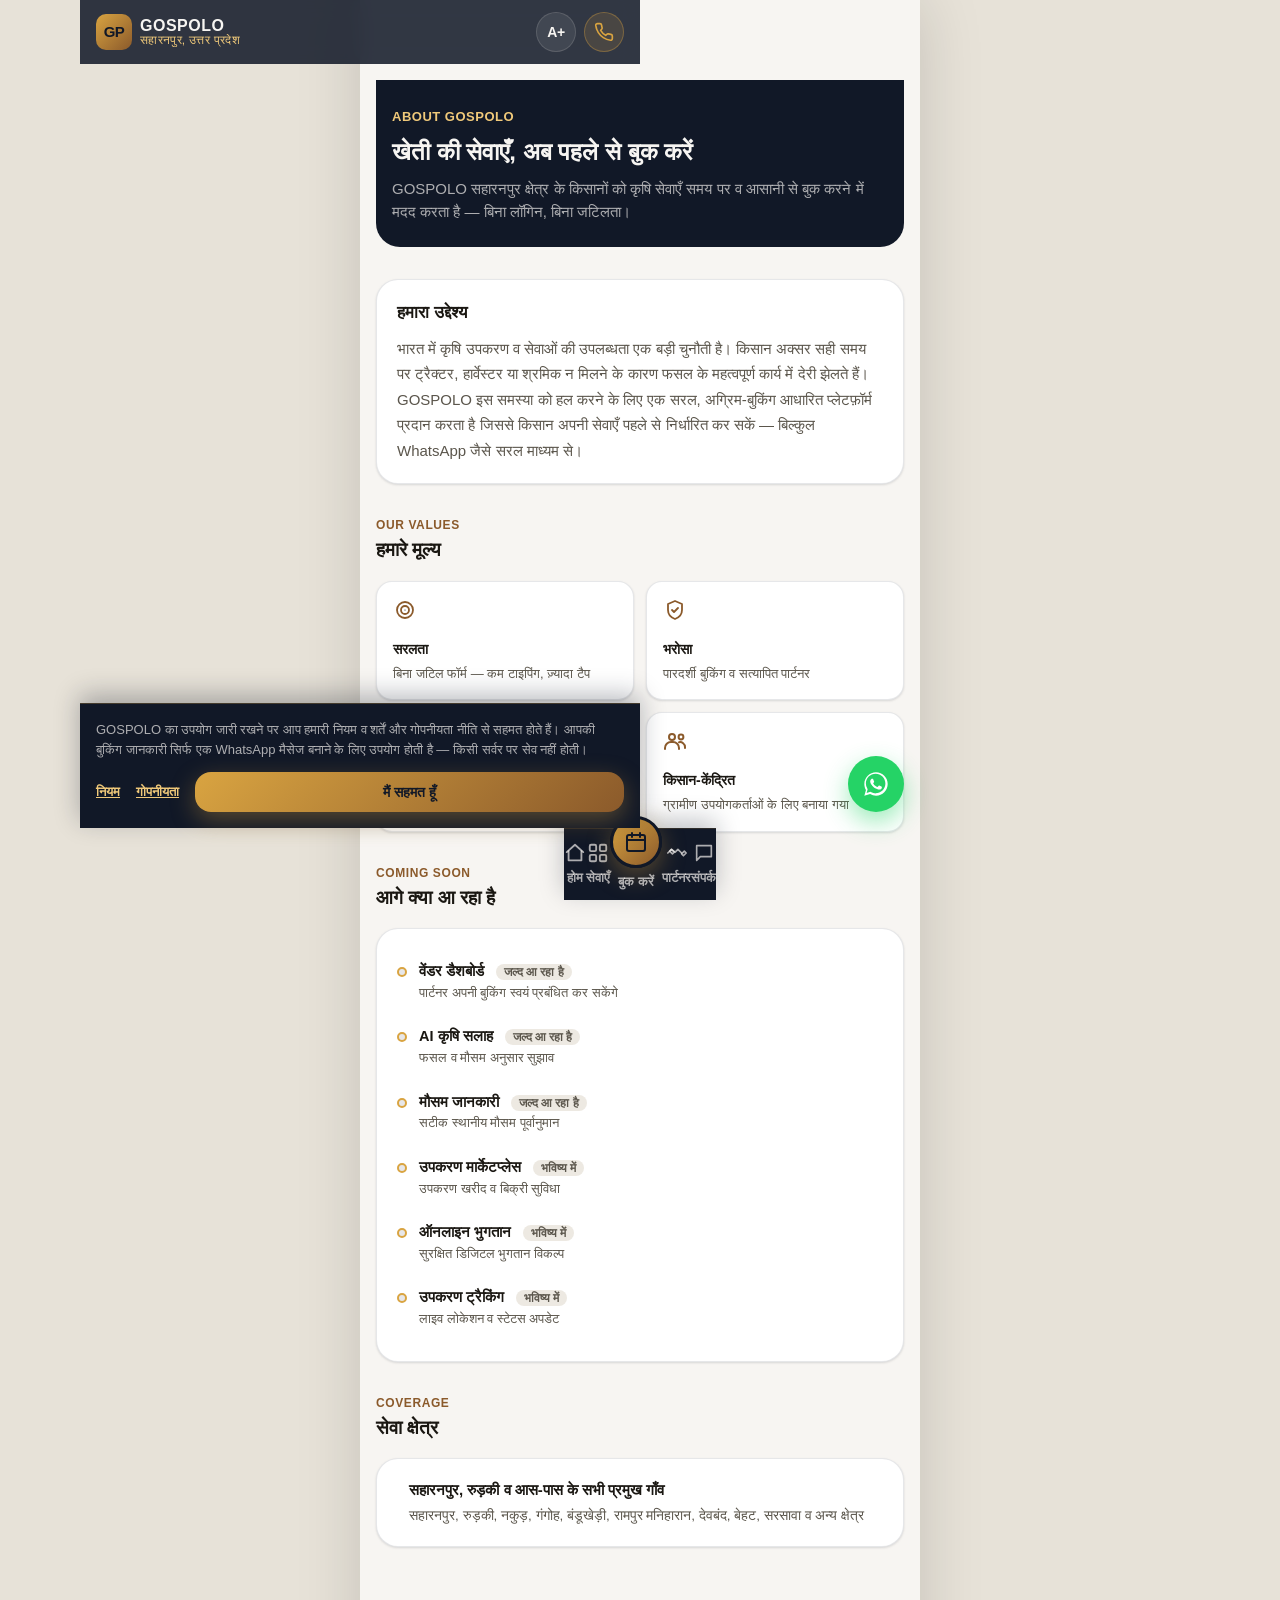
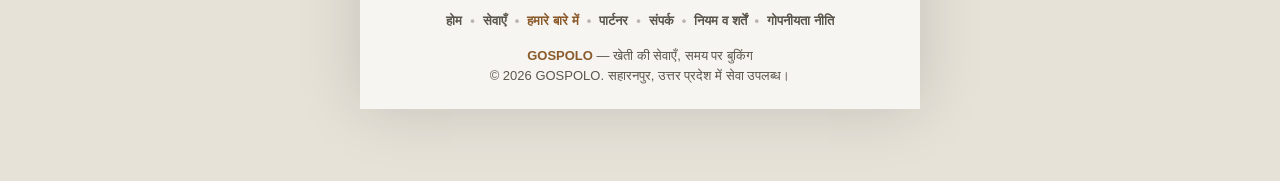
==== about.html @ 4f5f6981 "added terms and condistions" ====
<!DOCTYPE html>
<html lang="hi">
<head>
<meta charset="UTF-8">
<meta name="viewport" content="width=device-width, initial-scale=1, viewport-fit=cover">
<title>हमारे बारे में — GOSPOLO | सहारनपुर, रुड़की, नकुड़ क्षेत्र</title>
<meta name="description" content="GOSPOLO सहारनपुर, रुड़की, नकुड़, गंगोह, बंडूखेड़ी, रामपुर मनिहारान सहित पूरे क्षेत्र के किसानों के लिए एक भरोसेमंद खेती सेवा बुकिंग प्लेटफ़ॉर्म है।">
<link rel="canonical" href="https://praxoma.github.io/gospolo/about.html">
<!-- TEMP while testing on github.io / before domain is finalized — remove this line to go live (see README "Going live") -->
<meta name="robots" content="noindex, follow">
<meta name="theme-color" content="#111827">
<meta http-equiv="Content-Security-Policy" content="default-src 'self'; script-src 'self' 'unsafe-inline'; style-src 'self' 'unsafe-inline'; img-src 'self' data:; font-src 'self'; connect-src 'self'; object-src 'none'; base-uri 'self'; form-action 'self';">
<meta property="og:type" content="website">
<meta property="og:site_name" content="GOSPOLO">
<meta property="og:locale" content="hi_IN">
<meta property="og:title" content="हमारे बारे में — GOSPOLO">
<meta property="og:description" content="GOSPOLO सहारनपुर, रुड़की, नकुड़, गंगोह, बंडूखेड़ी, रामपुर मनिहारान सहित पूरे क्षेत्र के किसानों के लिए एक भरोसेमंद खेती सेवा बुकिंग प्लेटफ़ॉर्म है।">
<meta property="og:url" content="https://praxoma.github.io/gospolo/about.html">
<meta property="og:image" content="https://praxoma.github.io/gospolo/icons/icon-512.png">
<link rel="manifest" href="manifest.json">
<link rel="icon" href="icons/icon-192.png">
<link rel="apple-touch-icon" href="icons/apple-touch-icon.png">
<link rel="stylesheet" href="css/style.css">
</head>
<body>
<div class="offline-banner" id="offlineBanner">आप ऑफ़लाइन हैं — कुछ जानकारी सीमित हो सकती है</div>

<div class="app-shell">
  <header class="site-header" id="siteHeader"></header>

  <main class="page">
    <section class="page-hero-sm">
      <span class="tag">About GOSPOLO</span>
      <h1>खेती की सेवाएँ, अब पहले से बुक करें</h1>
      <p>GOSPOLO सहारनपुर क्षेत्र के किसानों को कृषि सेवाएँ समय पर व आसानी से बुक करने में मदद करता है — बिना लॉगिन, बिना जटिलता।</p>
    </section>

    <section class="section">
      <div class="card">
        <h2 style="font-size:17px;font-weight:800;margin-bottom:10px;">हमारा उद्देश्य</h2>
        <p style="font-size:15px;color:var(--text-muted);line-height:1.7;">
          भारत में कृषि उपकरण व सेवाओं की उपलब्धता एक बड़ी चुनौती है। किसान अक्सर सही समय पर ट्रैक्टर, हार्वेस्टर या श्रमिक न मिलने के कारण
          फसल के महत्वपूर्ण कार्य में देरी झेलते हैं। GOSPOLO इस समस्या को हल करने के लिए एक सरल, अग्रिम-बुकिंग आधारित प्लेटफ़ॉर्म प्रदान करता है
          जिससे किसान अपनी सेवाएँ पहले से निर्धारित कर सकें — बिल्कुल WhatsApp जैसे सरल माध्यम से।
        </p>
      </div>
    </section>

    <section class="section">
      <div class="section-head"><div><span class="tag">Our Values</span><h2>हमारे मूल्य</h2></div></div>
      <div class="value-grid">
        <div class="value-card"><span class="v-icon" data-icon="target"></span><h4>सरलता</h4><p>बिना जटिल फॉर्म — कम टाइपिंग, ज़्यादा टैप</p></div>
        <div class="value-card"><span class="v-icon" data-icon="shield"></span><h4>भरोसा</h4><p>पारदर्शी बुकिंग व सत्यापित पार्टनर</p></div>
        <div class="value-card"><span class="v-icon" data-icon="clock"></span><h4>समयबद्धता</h4><p>अग्रिम शेड्यूलिंग से समय की बचत</p></div>
        <div class="value-card"><span class="v-icon" data-icon="users"></span><h4>किसान-केंद्रित</h4><p>ग्रामीण उपयोगकर्ताओं के लिए बनाया गया</p></div>
      </div>
    </section>

    <section class="section">
      <div class="section-head"><div><span class="tag">Coming Soon</span><h2>आगे क्या आ रहा है</h2></div></div>
      <div class="card">
        <div class="roadmap-item">
          <span class="roadmap-dot"></span>
          <div><h4>वेंडर डैशबोर्ड <span class="roadmap-badge">जल्द आ रहा है</span></h4><p>पार्टनर अपनी बुकिंग स्वयं प्रबंधित कर सकेंगे</p></div>
        </div>
        <div class="roadmap-item">
          <span class="roadmap-dot"></span>
          <div><h4>AI कृषि सलाह <span class="roadmap-badge">जल्द आ रहा है</span></h4><p>फसल व मौसम अनुसार सुझाव</p></div>
        </div>
        <div class="roadmap-item">
          <span class="roadmap-dot"></span>
          <div><h4>मौसम जानकारी <span class="roadmap-badge">जल्द आ रहा है</span></h4><p>सटीक स्थानीय मौसम पूर्वानुमान</p></div>
        </div>
        <div class="roadmap-item">
          <span class="roadmap-dot"></span>
          <div><h4>उपकरण मार्केटप्लेस <span class="roadmap-badge">भविष्य में</span></h4><p>उपकरण खरीद व बिक्री सुविधा</p></div>
        </div>
        <div class="roadmap-item">
          <span class="roadmap-dot"></span>
          <div><h4>ऑनलाइन भुगतान <span class="roadmap-badge">भविष्य में</span></h4><p>सुरक्षित डिजिटल भुगतान विकल्प</p></div>
        </div>
        <div class="roadmap-item">
          <span class="roadmap-dot"></span>
          <div><h4>उपकरण ट्रैकिंग <span class="roadmap-badge">भविष्य में</span></h4><p>लाइव लोकेशन व स्टेटस अपडेट</p></div>
        </div>
      </div>
    </section>

    <section class="section">
      <div class="section-head"><div><span class="tag">Coverage</span><h2>सेवा क्षेत्र</h2></div></div>
      <div class="card flex-row gap-3">
        <span id="mapIcon"></span>
        <div>
          <p style="font-size:15px;font-weight:700;">सहारनपुर, रुड़की व आस-पास के सभी प्रमुख गाँव</p>
          <p style="font-size:13.5px;color:var(--text-muted);margin-top:4px;">सहारनपुर, रुड़की, नकुड़, गंगोह, बंडूखेड़ी, रामपुर मनिहारान, देवबंद, बेहट, सरसावा व अन्य क्षेत्र</p>
        </div>
      </div>
    </section>
  </main>

  <footer class="site-footer">
    <div class="footer-links" id="footerLinks"></div>
    <div id="footerBrand"></div>
  </footer>

  <nav class="bottom-nav" id="bottomNav"></nav>
</div>

<script src="js/config.js"></script>
<script src="js/icons.js"></script>
<script src="js/main.js"></script>
<script>
  document.addEventListener("DOMContentLoaded", function () {
    document.querySelectorAll(".value-card .v-icon").forEach(function (el) {
      el.outerHTML = gospoloIcon(el.getAttribute("data-icon"));
    });
    document.getElementById("mapIcon").innerHTML = gospoloIcon("map");
  });
</script>
</body>
</html>
---- css/style.css ----
/* ==========================================================================
   GOSPOLO — Design System
   BioRawNex theme: Charcoal / Copper / Biomass Gold / Ivory
   Mobile-first, no frameworks.
   ========================================================================== */

:root {
  /* --- Brand palette --- */
  --charcoal:        #111827;
  --charcoal-soft:   #1B2333;
  --charcoal-glass:  rgba(17, 24, 39, 0.86);
  --copper:          #8B5A2B;
  --copper-light:    #A9713C;
  --gold:            #D9A441;
  --gold-soft:       #F0C97A;
  --ivory:           #F7F5F2;
  --ivory-dim:       #EDE9E2;
  --whatsapp:        #25D366;
  --whatsapp-dark:   #1DA851;
  --danger:          #C0483C;
  --line:            rgba(17, 24, 39, 0.10);
  --line-on-dark:    rgba(247, 245, 242, 0.14);

  /* --- Text --- */
  --text-primary:    #1A1712;
  --text-muted:      #5B564C;
  --text-on-dark:    #F7F5F2;
  --text-on-dark-muted: rgba(247, 245, 242, 0.68);

  /* --- Elevation --- */
  --shadow-sm: 0 1px 3px rgba(17, 24, 39, 0.08), 0 1px 2px rgba(17, 24, 39, 0.06);
  --shadow-md: 0 6px 16px rgba(17, 24, 39, 0.10), 0 2px 6px rgba(17, 24, 39, 0.06);
  --shadow-lg: 0 16px 40px rgba(17, 24, 39, 0.16), 0 4px 12px rgba(17, 24, 39, 0.08);
  --shadow-gold: 0 8px 24px rgba(217, 164, 65, 0.35);

  /* --- Radius --- */
  --r-sm: 10px;
  --r-md: 16px;
  --r-lg: 22px;
  --r-full: 999px;

  /* --- Spacing scale --- */
  --sp-1: 4px;
  --sp-2: 8px;
  --sp-3: 12px;
  --sp-4: 16px;
  --sp-5: 20px;
  --sp-6: 24px;
  --sp-7: 32px;
  --sp-8: 40px;
  --sp-9: 56px;

  /* --- Type --- */
  --font-main: 'Noto Sans Devanagari', 'Hind', -apple-system, BlinkMacSystemFont, 'Segoe UI', sans-serif;

  /* --- Layout --- */
  --max-width: 560px;
  --header-h: 64px;
  --bottomnav-h: 72px;
  --safe-bottom: env(safe-area-inset-bottom, 0px);

  /* --- Text size (user-controlled, see .text-size-btn in header) --- */
  --text-zoom: 1;
}

/* ==========================================================================
   Reset
   ========================================================================== */
*, *::before, *::after { box-sizing: border-box; }
html, body { margin: 0; padding: 0; }
html { -webkit-text-size-adjust: 100%; scroll-behavior: smooth; }

body {
  font-family: var(--font-main);
  background: var(--ivory);
  color: var(--text-primary);
  line-height: 1.5;
  -webkit-font-smoothing: antialiased;
  overflow-x: hidden;
  padding-bottom: calc(var(--bottomnav-h) + var(--safe-bottom));
}

h1, h2, h3, h4, p, ul, figure { margin: 0; }
ul { padding: 0; list-style: none; }
a { color: inherit; text-decoration: none; }
img { max-width: 100%; display: block; }
button { font-family: inherit; cursor: pointer; }
input, select, textarea { font-family: inherit; }

::selection { background: var(--gold); color: var(--charcoal); }

/* ==========================================================================
   Layout shell
   ========================================================================== */
.app-shell {
  max-width: var(--max-width);
  margin: 0 auto;
  min-height: 100vh;
  background: var(--ivory);
  position: relative;
}

.page {
  padding: var(--sp-4) var(--sp-4) var(--sp-8);
  zoom: var(--text-zoom);
}

.section {
  margin-top: var(--sp-7);
}

.section:first-child { margin-top: var(--sp-5); }

/* ==========================================================================
   Header
   ========================================================================== */
.site-header {
  position: sticky;
  top: 0;
  z-index: 40;
  height: var(--header-h);
  display: flex;
  align-items: center;
  justify-content: space-between;
  padding: 0 var(--sp-4);
  background: var(--charcoal-glass);
  backdrop-filter: blur(10px);
  -webkit-backdrop-filter: blur(10px);
  color: var(--text-on-dark);
  max-width: var(--max-width);
  margin: 0 auto;
}

.brand {
  display: flex;
  align-items: center;
  gap: var(--sp-2);
  min-width: 0;
  flex: 1 1 auto;
  overflow: hidden;
}

.brand-mark {
  width: 36px;
  height: 36px;
  border-radius: 10px;
  background: linear-gradient(135deg, var(--gold) 0%, var(--copper) 100%);
  display: flex;
  align-items: center;
  justify-content: center;
  font-weight: 800;
  font-size: 15px;
  color: var(--charcoal);
  letter-spacing: -0.5px;
  flex-shrink: 0;
}

.brand-text {
  display: flex;
  flex-direction: column;
  line-height: 1.1;
  min-width: 0;
}

.brand-text strong {
  font-size: 16px;
  font-weight: 800;
  letter-spacing: 0.5px;
  color: var(--text-on-dark);
  white-space: nowrap;
  overflow: hidden;
  text-overflow: ellipsis;
}

.brand-text span {
  font-size: 12px;
  color: var(--gold-soft);
  letter-spacing: 0.3px;
  white-space: nowrap;
  overflow: hidden;
  text-overflow: ellipsis;
}

.header-actions {
  display: flex;
  align-items: center;
  gap: 8px;
  flex-shrink: 0;
}

.header-action {
  appearance: none;
  -webkit-appearance: none;
  width: 40px;
  height: 40px;
  display: flex;
  align-items: center;
  justify-content: center;
  border-radius: var(--r-full);
  background: rgba(247, 245, 242, 0.08);
  border: 1px solid var(--line-on-dark);
  color: var(--text-on-dark);
}
.header-action svg { width: 20px; height: 20px; stroke: currentColor; }

.header-action-call {
  background: rgba(217, 164, 65, 0.14);
  border-color: rgba(217, 164, 65, 0.35);
  color: var(--gold);
}

.text-size-btn {
  font-family: inherit;
  font-size: 14px;
  font-weight: 800;
  letter-spacing: -0.5px;
  cursor: pointer;
}

/* ==========================================================================
   Bottom Navigation — thumb-reach, large tap targets
   ========================================================================== */
.bottom-nav {
  position: fixed;
  bottom: 0;
  left: 0;
  right: 0;
  z-index: 50;
  max-width: var(--max-width);
  margin: 0 auto;
  height: calc(var(--bottomnav-h) + var(--safe-bottom));
  padding-bottom: var(--safe-bottom);
  background: var(--charcoal);
  display: flex;
  align-items: stretch;
  border-top: 1px solid rgba(217, 164, 65, 0.15);
  box-shadow: 0 -8px 24px rgba(17, 24, 39, 0.25);
}

.nav-item {
  flex: 1;
  display: flex;
  flex-direction: column;
  align-items: center;
  justify-content: center;
  gap: 4px;
  color: var(--text-on-dark-muted);
  font-size: 13px;
  font-weight: 600;
  position: relative;
  transition: color 0.2s ease;
}

.nav-item svg {
  width: 22px;
  height: 22px;
  stroke: currentColor;
}

.nav-item.active {
  color: var(--gold);
}

.nav-item.active::before {
  content: "";
  position: absolute;
  top: 0;
  width: 28px;
  height: 3px;
  border-radius: 0 0 4px 4px;
  background: var(--gold);
}

.nav-item-book {
  flex: 1.3;
}

.nav-item-book .nav-book-btn {
  width: 52px;
  height: 52px;
  border-radius: var(--r-full);
  background: linear-gradient(135deg, var(--gold) 0%, var(--copper) 100%);
  display: flex;
  align-items: center;
  justify-content: center;
  margin-top: -22px;
  box-shadow: var(--shadow-gold);
  border: 3px solid var(--charcoal);
}
.nav-item-book .nav-book-btn svg { width: 24px; height: 24px; stroke: var(--charcoal); }
.nav-item-book.active .nav-book-btn { box-shadow: 0 0 0 4px rgba(217,164,65,0.25), var(--shadow-gold); }

/* ==========================================================================
   Buttons
   ========================================================================== */
.btn {
  display: inline-flex;
  align-items: center;
  justify-content: center;
  gap: var(--sp-2);
  min-height: 52px;
  padding: 0 var(--sp-5);
  border-radius: var(--r-md);
  border: none;
  font-size: 16px;
  font-weight: 700;
  width: 100%;
  transition: transform 0.15s ease, box-shadow 0.15s ease, opacity 0.15s ease;
  -webkit-tap-highlight-color: transparent;
}
.btn:active { transform: scale(0.97); }

.btn-primary {
  background: linear-gradient(135deg, var(--gold) 0%, var(--copper) 100%);
  color: var(--charcoal);
  box-shadow: var(--shadow-gold);
}

.btn-dark {
  background: var(--charcoal);
  color: var(--text-on-dark);
  box-shadow: var(--shadow-md);
}

.btn-outline {
  background: transparent;
  color: var(--charcoal);
  border: 1.5px solid var(--charcoal);
}

.btn-ghost {
  background: rgba(139, 90, 43, 0.08);
  color: var(--copper);
}

.btn-whatsapp {
  background: var(--whatsapp);
  color: #fff;
  box-shadow: 0 8px 20px rgba(37, 211, 102, 0.35);
}
.btn-whatsapp svg { width: 20px; height: 20px; fill: #fff; }

.btn-sm { min-height: 40px; font-size: 14px; padding: 0 var(--sp-4); width: auto; }
.btn-block { width: 100%; }
.btn[disabled] { opacity: 0.45; pointer-events: none; }

.btn-icon-circle {
  width: 52px;
  height: 52px;
  border-radius: var(--r-full);
  flex-shrink: 0;
}

/* ==========================================================================
   Hero
   ========================================================================== */
.hero {
  background: radial-gradient(120% 100% at 20% 0%, #23293c 0%, var(--charcoal) 55%, #0c1119 100%);
  color: var(--text-on-dark);
  border-radius: 0 0 28px 28px;
  padding: var(--sp-6) var(--sp-4) var(--sp-7);
  position: relative;
  overflow: hidden;
}

.hero::after {
  content: "";
  position: absolute;
  right: -40px;
  top: -40px;
  width: 220px;
  height: 220px;
  border-radius: 50%;
  background: radial-gradient(circle, rgba(217,164,65,0.25) 0%, rgba(217,164,65,0) 70%);
}

.hero-eyebrow {
  display: inline-flex;
  align-items: center;
  gap: 6px;
  font-size: 12px;
  font-weight: 700;
  color: var(--gold-soft);
  background: rgba(217, 164, 65, 0.12);
  border: 1px solid rgba(217, 164, 65, 0.3);
  padding: 6px 12px;
  border-radius: var(--r-full);
  margin-bottom: var(--sp-4);
}

.hero h1 {
  font-size: 28px;
  font-weight: 800;
  line-height: 1.3;
  margin-bottom: var(--sp-2);
  max-width: 320px;
}

.hero h1 em {
  font-style: normal;
  color: var(--gold);
}

.hero p {
  font-size: 14.5px;
  color: var(--text-on-dark-muted);
  max-width: 300px;
  margin-bottom: var(--sp-6);
}

.hero-cta-row {
  display: flex;
  gap: var(--sp-3);
}

.hero-stats {
  display: flex;
  gap: var(--sp-6);
  margin-top: var(--sp-7);
  position: relative;
  z-index: 1;
}

.hero-stat strong {
  display: block;
  font-size: 20px;
  font-weight: 800;
  color: var(--gold);
}
.hero-stat span {
  font-size: 13px;
  color: var(--text-on-dark-muted);
}

/* ==========================================================================
   Section headings
   ========================================================================== */
.section-head {
  display: flex;
  align-items: flex-end;
  justify-content: space-between;
  margin-bottom: var(--sp-4);
}

.section-head h2 {
  font-size: 19px;
  font-weight: 800;
  color: var(--text-primary);
}

.section-head span.tag {
  font-size: 12px;
  font-weight: 700;
  color: var(--copper);
  text-transform: uppercase;
  letter-spacing: 0.6px;
  display: block;
  margin-bottom: 2px;
}

.link-more {
  font-size: 13px;
  font-weight: 700;
  color: var(--copper);
  display: flex;
  align-items: center;
  gap: 2px;
}

/* ==========================================================================
   Service Cards (grid)
   ========================================================================== */
.service-grid {
  display: grid;
  grid-template-columns: repeat(3, 1fr);
  gap: var(--sp-3);
}

.service-grid.compact { grid-template-columns: repeat(4, 1fr); }

.service-card {
  background: #fff;
  border: 1px solid var(--line);
  border-radius: var(--r-md);
  padding: var(--sp-3) var(--sp-2);
  display: flex;
  flex-direction: column;
  align-items: center;
  text-align: center;
  gap: 8px;
  box-shadow: var(--shadow-sm);
  transition: transform 0.15s ease, box-shadow 0.15s ease, border-color 0.15s ease;
  position: relative;
}

.service-card:active { transform: scale(0.96); }

.service-card.selected {
  border-color: var(--gold);
  box-shadow: 0 0 0 2px rgba(217,164,65,0.35), var(--shadow-md);
  background: linear-gradient(180deg, #FFFBF2 0%, #FFFFFF 100%);
}

.service-card .icon-wrap {
  width: 44px;
  height: 44px;
  border-radius: 12px;
  background: linear-gradient(135deg, #FBF1DD 0%, #F2E1BD 100%);
  display: flex;
  align-items: center;
  justify-content: center;
}
.service-card .icon-wrap svg {
  width: 24px;
  height: 24px;
  stroke: var(--copper);
}

.service-card .s-name-hi {
  font-size: 14px;
  font-weight: 700;
  color: var(--text-primary);
  line-height: 1.25;
}
.service-card .s-name-en {
  font-size: 12px;
  color: var(--text-muted);
}

.service-card .check-badge {
  position: absolute;
  top: 6px;
  right: 6px;
  width: 18px;
  height: 18px;
  border-radius: 50%;
  background: var(--gold);
  display: none;
  align-items: center;
  justify-content: center;
}
.service-card .check-badge svg { width: 11px; height: 11px; stroke: var(--charcoal); stroke-width: 3; }
.service-card.selected .check-badge { display: flex; }

/* Wide service row (services.html list) */
.service-row {
  display: flex;
  align-items: center;
  gap: var(--sp-3);
  background: #fff;
  border: 1px solid var(--line);
  border-radius: var(--r-md);
  padding: var(--sp-3);
  box-shadow: var(--shadow-sm);
  margin-bottom: var(--sp-3);
}
.service-row .icon-wrap {
  width: 52px;
  height: 52px;
  border-radius: 14px;
  background: linear-gradient(135deg, #FBF1DD 0%, #F2E1BD 100%);
  display: flex;
  align-items: center;
  justify-content: center;
  flex-shrink: 0;
}
.service-row .icon-wrap svg { width: 26px; height: 26px; stroke: var(--copper); }
.service-row .row-body { flex: 1; min-width: 0; }
.service-row .row-body h3 { font-size: 15.5px; font-weight: 800; }
.service-row .row-body .s-name-en { font-size: 12px; color: var(--text-muted); margin-bottom: 4px; display: block; }
.service-row .row-body p { font-size: 14px; color: var(--text-muted); }
.service-row .row-cta {
  width: 40px;
  height: 40px;
  border-radius: var(--r-full);
  background: var(--charcoal);
  display: flex;
  align-items: center;
  justify-content: center;
  flex-shrink: 0;
}
.service-row .row-cta svg { width: 18px; height: 18px; stroke: var(--gold); }

/* ==========================================================================
   Generic Cards
   ========================================================================== */
.card {
  background: #fff;
  border: 1px solid var(--line);
  border-radius: var(--r-lg);
  padding: var(--sp-5);
  box-shadow: var(--shadow-sm);
}

.card-dark {
  background: linear-gradient(145deg, var(--charcoal) 0%, #1B2333 100%);
  color: var(--text-on-dark);
  border-radius: var(--r-lg);
  padding: var(--sp-5);
  box-shadow: var(--shadow-lg);
}

.info-strip {
  display: flex;
  gap: var(--sp-3);
  padding: var(--sp-4);
  border-radius: var(--r-md);
  background: #FBF6EC;
  border: 1px solid rgba(217,164,65,0.35);
  align-items: flex-start;
}
.info-strip svg { width: 20px; height: 20px; stroke: var(--copper); flex-shrink: 0; margin-top: 2px; }
.info-strip p { font-size: 14.5px; color: #5B4A2E; }

/* How it works steps */
.steps-list { display: flex; flex-direction: column; gap: var(--sp-4); }
.step-item { display: flex; gap: var(--sp-3); align-items: flex-start; }
.step-num {
  width: 32px; height: 32px; border-radius: 50%;
  background: var(--charcoal); color: var(--gold);
  font-weight: 800; font-size: 14px;
  display: flex; align-items: center; justify-content: center;
  flex-shrink: 0;
}
.step-item h4 { font-size: 15px; font-weight: 800; margin-bottom: 2px; }
.step-item p { font-size: 14.5px; color: var(--text-muted); }

/* Testimonial / partner cards */
.scroll-row {
  display: flex;
  gap: var(--sp-3);
  overflow-x: auto;
  scroll-snap-type: x mandatory;
  padding-bottom: 4px;
  -ms-overflow-style: none;
  scrollbar-width: none;
}
.scroll-row::-webkit-scrollbar { display: none; }
.scroll-row > * { scroll-snap-align: start; flex-shrink: 0; }

.testimonial-card {
  width: 250px;
  background: #fff;
  border: 1px solid var(--line);
  border-radius: var(--r-md);
  padding: var(--sp-4);
  box-shadow: var(--shadow-sm);
}
.testimonial-card p { font-size: 15px; color: var(--text-primary); margin-bottom: var(--sp-3); font-style: italic; }
.testimonial-who { display: flex; align-items: center; gap: 10px; }
.avatar-circle {
  width: 36px; height: 36px; border-radius: 50%;
  background: linear-gradient(135deg, var(--gold), var(--copper));
  display: flex; align-items: center; justify-content: center;
  color: var(--charcoal); font-weight: 800; font-size: 13px;
  flex-shrink: 0;
}
.testimonial-who strong { font-size: 14px; display: block; }
.testimonial-who span { font-size: 13px; color: var(--text-muted); }

/* Trust badges row */
.trust-row {
  display: grid;
  grid-template-columns: repeat(3, 1fr);
  gap: var(--sp-3);
  text-align: center;
}
.trust-item svg { width: 26px; height: 26px; stroke: var(--copper); margin: 0 auto 6px; }
.trust-item span { font-size: 13px; font-weight: 700; color: var(--text-primary); line-height: 1.3; display: block; }

/* ==========================================================================
   Forms — Booking wizard
   ========================================================================== */
.form-group { margin-bottom: var(--sp-4); }
.form-label {
  display: block;
  font-size: 14.5px;
  font-weight: 700;
  color: var(--text-primary);
  margin-bottom: 8px;
}
.form-label .req { color: var(--danger); }
.form-hint { font-size: 13px; color: var(--text-muted); margin-top: 6px; }

.input, .textarea, .select {
  width: 100%;
  min-height: 52px;
  border-radius: var(--r-md);
  border: 1.5px solid var(--line);
  background: #fff;
  padding: 0 var(--sp-4);
  font-size: 16px;
  color: var(--text-primary);
  transition: border-color 0.15s ease, box-shadow 0.15s ease;
}
.input:focus, .textarea:focus, .select:focus {
  outline: none;
  border-color: var(--gold);
  box-shadow: 0 0 0 3px rgba(217,164,65,0.18);
}
.textarea { min-height: 96px; padding: var(--sp-3) var(--sp-4); resize: vertical; }

.select {
  appearance: none;
  -webkit-appearance: none;
  background-image: url("data:image/svg+xml;utf8,<svg xmlns='http://www.w3.org/2000/svg' width='16' height='16' viewBox='0 0 24 24' fill='none' stroke='%235B564C' stroke-width='2.5'><polyline points='6 9 12 15 18 9'/></svg>");
  background-repeat: no-repeat;
  background-position: right 16px center;
  padding-right: 40px;
}

.chip-row {
  display: flex;
  flex-wrap: wrap;
  gap: var(--sp-2);
}
.chip {
  padding: 10px 16px;
  border-radius: var(--r-full);
  border: 1.5px solid var(--line);
  background: #fff;
  font-size: 14.5px;
  font-weight: 600;
  color: var(--text-primary);
  min-height: 44px;
  display: inline-flex;
  align-items: center;
}
.chip.selected {
  background: var(--charcoal);
  border-color: var(--charcoal);
  color: var(--gold);
}

.qty-stepper {
  display: flex;
  align-items: center;
  gap: var(--sp-3);
  background: #fff;
  border: 1.5px solid var(--line);
  border-radius: var(--r-md);
  padding: 6px;
}
.qty-btn {
  width: 44px; height: 44px;
  border-radius: var(--r-sm);
  border: none;
  background: var(--ivory-dim);
  color: var(--charcoal);
  font-size: 20px;
  font-weight: 800;
  display: flex; align-items: center; justify-content: center;
  flex-shrink: 0;
}
.qty-value { flex: 1; text-align: center; font-size: 18px; font-weight: 800; }
.qty-unit { font-size: 13px; color: var(--text-muted); text-align: center; display: block; margin-top: -4px; }

/* Radio / village pill list */
.pill-select-list {
  display: flex;
  flex-direction: column;
  gap: var(--sp-2);
}
.pill-option {
  display: flex;
  align-items: center;
  gap: var(--sp-3);
  padding: var(--sp-3) var(--sp-4);
  border-radius: var(--r-md);
  border: 1.5px solid var(--line);
  background: #fff;
  min-height: 52px;
}
.pill-option.selected {
  border-color: var(--gold);
  background: #FFFBF2;
}
.pill-option .radio-dot {
  width: 20px; height: 20px;
  border-radius: 50%;
  border: 2px solid var(--line);
  flex-shrink: 0;
  display: flex; align-items: center; justify-content: center;
}
.pill-option.selected .radio-dot { border-color: var(--gold); }
.pill-option.selected .radio-dot::after {
  content: "";
  width: 10px; height: 10px;
  border-radius: 50%;
  background: var(--gold);
}
.pill-option span { font-size: 14.5px; font-weight: 600; }

/* ==========================================================================
   Booking Wizard shell
   ========================================================================== */
.wizard-progress {
  display: flex;
  gap: 6px;
  margin-bottom: var(--sp-5);
}
.wizard-progress .seg {
  flex: 1;
  height: 5px;
  border-radius: var(--r-full);
  background: var(--line);
  overflow: hidden;
}
.wizard-progress .seg.done, .wizard-progress .seg.active {
  background: linear-gradient(90deg, var(--gold), var(--copper));
}

.wizard-step-label {
  font-size: 13px;
  font-weight: 700;
  color: var(--copper);
  text-transform: uppercase;
  letter-spacing: 0.6px;
  margin-bottom: 4px;
}
.wizard-step-title {
  font-size: 20px;
  font-weight: 800;
  margin-bottom: var(--sp-5);
}

.wizard-step { display: none; }
.wizard-step.active { display: block; animation: fadeSlideIn 0.28s ease; }

@keyframes fadeSlideIn {
  from { opacity: 0; transform: translateY(10px); }
  to { opacity: 1; transform: translateY(0); }
}

.wizard-nav {
  display: flex;
  gap: var(--sp-3);
  margin-top: var(--sp-6);
}
.wizard-nav .btn { flex: 1; }

/* Summary rows */
.summary-list { display: flex; flex-direction: column; }
.summary-row {
  display: flex;
  justify-content: space-between;
  align-items: center;
  padding: var(--sp-3) 0;
  border-bottom: 1px dashed var(--line);
  gap: var(--sp-3);
}
.summary-row:last-child { border-bottom: none; }
.summary-row .s-label { font-size: 14px; color: var(--text-muted); font-weight: 600; }
.summary-row .s-value { font-size: 16px; font-weight: 700; text-align: right; }
.summary-row .s-edit { font-size: 13px; color: var(--copper); font-weight: 700; }

/* Toast */
.toast {
  position: fixed;
  bottom: calc(var(--bottomnav-h) + var(--safe-bottom) + 14px);
  left: 50%;
  transform: translateX(-50%) translateY(20px);
  background: var(--charcoal);
  color: var(--text-on-dark);
  padding: 12px 20px;
  border-radius: var(--r-full);
  font-size: 15px;
  font-weight: 600;
  box-shadow: var(--shadow-lg);
  z-index: 100;
  opacity: 0;
  pointer-events: none;
  transition: opacity 0.25s ease, transform 0.25s ease;
  max-width: 90%;
  text-align: center;
  white-space: nowrap;
  overflow: hidden;
  text-overflow: ellipsis;
}
.toast.show { opacity: 1; transform: translateX(-50%) translateY(0); pointer-events: auto; }

/* ==========================================================================
   Success screen
   ========================================================================== */
.success-wrap {
  text-align: center;
  padding: var(--sp-7) var(--sp-4);
}
.success-icon {
  width: 84px; height: 84px;
  border-radius: 50%;
  background: linear-gradient(135deg, var(--gold), var(--copper));
  display: flex; align-items: center; justify-content: center;
  margin: 0 auto var(--sp-5);
  box-shadow: var(--shadow-gold);
  animation: popIn 0.4s cubic-bezier(.25,1.4,.5,1);
}
.success-icon svg { width: 40px; height: 40px; stroke: var(--charcoal); stroke-width: 3; }
@keyframes popIn { from { transform: scale(0.4); opacity: 0; } to { transform: scale(1); opacity: 1; } }
.success-wrap h2 { font-size: 21px; font-weight: 800; margin-bottom: 8px; }
.success-wrap p { font-size: 15px; color: var(--text-muted); max-width: 300px; margin: 0 auto; }

/* ==========================================================================
   Floating WhatsApp button (global)
   ========================================================================== */
.fab-whatsapp {
  position: fixed;
  right: 16px;
  bottom: calc(var(--bottomnav-h) + var(--safe-bottom) + 16px);
  z-index: 45;
  width: 56px;
  height: 56px;
  border-radius: 50%;
  background: var(--whatsapp);
  display: flex;
  align-items: center;
  justify-content: center;
  box-shadow: 0 10px 24px rgba(37, 211, 102, 0.45);
  animation: pulseWA 2.6s infinite;
}
.fab-whatsapp svg { width: 28px; height: 28px; fill: #fff; }
@keyframes pulseWA {
  0% { box-shadow: 0 10px 24px rgba(37, 211, 102, 0.45), 0 0 0 0 rgba(37,211,102,0.5); }
  70% { box-shadow: 0 10px 24px rgba(37, 211, 102, 0.45), 0 0 0 14px rgba(37,211,102,0); }
  100% { box-shadow: 0 10px 24px rgba(37, 211, 102, 0.45), 0 0 0 0 rgba(37,211,102,0); }
}

/* App shell offset so fab doesn't sit outside constrained width on desktop */
@media (min-width: 560px) {
  body { background: #E7E2D8; }
  .app-shell { box-shadow: 0 0 60px rgba(0,0,0,0.15); }
  .site-header, .bottom-nav, .fab-whatsapp, .consent-banner { left: 50%; transform: translateX(-50%); right: auto; }
  .fab-whatsapp { transform: translateX(calc(280px - 56px - 16px)); }
}

/* ==========================================================================
   Consent banner (Terms / Privacy) — first visit, and again if the policy
   version changes. Not a "cookie" banner: this app sets no cookies, so the
   copy is honest about what's actually stored (see js/main.js).
   ========================================================================== */
.consent-banner {
  position: fixed;
  left: 0;
  right: 0;
  bottom: calc(var(--bottomnav-h) + var(--safe-bottom));
  z-index: 60;
  max-width: var(--max-width);
  margin: 0 auto;
  background: var(--charcoal);
  color: var(--text-on-dark);
  padding: var(--sp-4);
  box-shadow: 0 -8px 24px rgba(17, 24, 39, 0.3);
  border-top: 1px solid rgba(217, 164, 65, 0.25);
  animation: fadeSlideIn 0.3s ease;
}
.consent-banner p {
  font-size: 13px;
  line-height: 1.55;
  color: var(--text-on-dark-muted);
  margin-bottom: var(--sp-3);
}
.consent-actions {
  display: flex;
  align-items: center;
  gap: var(--sp-4);
}
.consent-actions .consent-link {
  font-size: 12.5px;
  font-weight: 700;
  color: var(--gold-soft);
  text-decoration: underline;
  flex-shrink: 0;
}
.consent-actions .btn { flex: 1; }

/* ==========================================================================
   Misc pages: About / Contact / Partners
   ========================================================================== */
.page-hero-sm {
  background: var(--charcoal);
  color: var(--text-on-dark);
  border-radius: 0 0 24px 24px;
  padding: var(--sp-6) var(--sp-4) var(--sp-6);
}
.page-hero-sm .tag { color: var(--gold-soft); font-size: 13px; font-weight: 700; letter-spacing: 0.5px; text-transform: uppercase; }
.page-hero-sm h1 { font-size: 24px; font-weight: 800; margin-top: 6px; }
.page-hero-sm p { font-size: 15px; color: var(--text-on-dark-muted); margin-top: 8px; }

.value-grid { display: grid; grid-template-columns: 1fr 1fr; gap: var(--sp-3); }
.value-card {
  background: #fff; border: 1px solid var(--line); border-radius: var(--r-md);
  padding: var(--sp-4); box-shadow: var(--shadow-sm);
}
.value-card svg { width: 24px; height: 24px; stroke: var(--copper); margin-bottom: 10px; }
.value-card h4 { font-size: 14px; font-weight: 800; margin-bottom: 4px; }
.value-card p { font-size: 13px; color: var(--text-muted); }

.contact-method {
  display: flex;
  align-items: center;
  gap: var(--sp-3);
  background: #fff;
  border: 1px solid var(--line);
  border-radius: var(--r-md);
  padding: var(--sp-4);
  margin-bottom: var(--sp-3);
  box-shadow: var(--shadow-sm);
}
.contact-method .icon-wrap {
  width: 46px; height: 46px; border-radius: 12px;
  display: flex; align-items: center; justify-content: center;
  flex-shrink: 0;
}
.contact-method.wa .icon-wrap { background: rgba(37,211,102,0.12); }
.contact-method.wa .icon-wrap svg { width: 24px; height: 24px; fill: var(--whatsapp-dark); }
.contact-method.call .icon-wrap { background: rgba(139,90,43,0.10); }
.contact-method.call .icon-wrap svg { width: 22px; height: 22px; stroke: var(--copper); }
.contact-method .cm-body h4 { font-size: 15px; font-weight: 800; }
.contact-method .cm-body span { font-size: 13px; color: var(--text-muted); }
.contact-method .cm-go { margin-left: auto; width: 34px; height: 34px; border-radius: 50%; background: var(--ivory-dim); display: flex; align-items: center; justify-content: center; flex-shrink: 0; }
.contact-method .cm-go svg { width: 16px; height: 16px; stroke: var(--charcoal); }

.faq-item {
  border-bottom: 1px solid var(--line);
  padding: var(--sp-4) 0;
}
.faq-q {
  display: flex;
  justify-content: space-between;
  align-items: center;
  font-size: 15px;
  font-weight: 700;
  gap: var(--sp-3);
}
.faq-q svg { width: 18px; height: 18px; stroke: var(--copper); flex-shrink: 0; transition: transform 0.2s ease; }
.faq-item.open .faq-q svg { transform: rotate(45deg); }
.faq-a {
  font-size: 14.5px;
  color: var(--text-muted);
  max-height: 0;
  overflow: hidden;
  transition: max-height 0.25s ease;
}
.faq-item.open .faq-a { max-height: 200px; margin-top: 10px; }

.partner-tier-card {
  background: linear-gradient(145deg, #fff 0%, #FBF6EC 100%);
  border: 1px solid rgba(217,164,65,0.3);
  border-radius: var(--r-lg);
  padding: var(--sp-5);
  box-shadow: var(--shadow-sm);
  margin-bottom: var(--sp-4);
}
.partner-tier-card h3 { font-size: 16.5px; font-weight: 800; margin-bottom: 4px; }
.partner-tier-card .tier-tag {
  display: inline-block;
  font-size: 12px; font-weight: 800; color: var(--charcoal);
  background: var(--gold); padding: 3px 10px; border-radius: var(--r-full);
  margin-bottom: 10px; letter-spacing: 0.3px;
}
.partner-tier-card ul { display: flex; flex-direction: column; gap: 8px; margin: 10px 0 16px; }
.partner-tier-card li { display: flex; gap: 8px; font-size: 14.5px; color: var(--text-primary); align-items: flex-start; }
.partner-tier-card li svg { width: 16px; height: 16px; stroke: var(--copper); flex-shrink: 0; margin-top: 2px; }

.roadmap-item {
  display: flex;
  gap: var(--sp-3);
  align-items: flex-start;
  padding: var(--sp-3) 0;
}
.roadmap-dot {
  width: 10px; height: 10px; border-radius: 50%;
  background: var(--line); margin-top: 6px; flex-shrink: 0;
  border: 2px solid var(--gold);
}
.roadmap-item h4 { font-size: 14.5px; font-weight: 800; }
.roadmap-item p { font-size: 13px; color: var(--text-muted); }
.roadmap-badge {
  font-size: 11.5px; font-weight: 800; text-transform: uppercase;
  background: var(--ivory-dim); color: var(--text-muted);
  padding: 2px 8px; border-radius: var(--r-full); margin-left: 8px;
}

/* Language toggle */
.lang-toggle {
  display: inline-flex;
  background: rgba(247,245,242,0.08);
  border: 1px solid var(--line-on-dark);
  border-radius: var(--r-full);
  padding: 3px;
}
.lang-toggle button {
  border: none;
  background: transparent;
  color: var(--text-on-dark-muted);
  font-size: 13px;
  font-weight: 700;
  padding: 6px 10px;
  border-radius: var(--r-full);
}
.lang-toggle button.active {
  background: var(--gold);
  color: var(--charcoal);
}

/* Long-form legal text (Terms / Privacy) */
.legal-body h2 {
  font-size: 15.5px;
  font-weight: 800;
  color: var(--text-primary);
  margin-top: var(--sp-6);
  margin-bottom: 8px;
}
.legal-body h2:first-child { margin-top: 0; }
.legal-body p {
  font-size: 14px;
  color: var(--text-muted);
  line-height: 1.7;
  margin-bottom: var(--sp-2);
}
.legal-body ul {
  padding-left: 20px;
  list-style: disc;
  margin: 8px 0;
  display: flex;
  flex-direction: column;
  gap: 6px;
}
.legal-body li { font-size: 14px; color: var(--text-muted); line-height: 1.6; }
.legal-body a { color: var(--copper); text-decoration: underline; }

/* Utility */
.mt-2 { margin-top: var(--sp-2); }
.mt-3 { margin-top: var(--sp-3); }
.mt-4 { margin-top: var(--sp-4); }
.mt-6 { margin-top: var(--sp-6); }
.mb-3 { margin-bottom: var(--sp-3); }
.text-center { text-align: center; }
.text-muted { color: var(--text-muted); }
.small { font-size: 13px; }
.flex-row { display: flex; align-items: center; }
.gap-2 { gap: var(--sp-2); }
.gap-3 { gap: var(--sp-3); }
.divider { height: 1px; background: var(--line); margin: var(--sp-5) 0; }

.badge-live {
  display: inline-flex; align-items: center; gap: 5px;
  font-size: 12.5px; font-weight: 700; color: var(--whatsapp-dark);
  background: rgba(37,211,102,0.12); padding: 4px 10px; border-radius: var(--r-full);
}
.badge-live::before { content: ""; width: 6px; height: 6px; border-radius: 50%; background: var(--whatsapp); }

.offline-banner {
  display: none;
  background: var(--danger);
  color: #fff;
  font-size: 13.5px;
  font-weight: 700;
  text-align: center;
  padding: 8px;
}
.offline-banner.show { display: block; }

footer.site-footer {
  text-align: center;
  padding: var(--sp-6) var(--sp-4);
  color: var(--text-muted);
  font-size: 13px;
}
footer.site-footer strong { color: var(--copper); }
.footer-links {
  display: flex;
  justify-content: center;
  flex-wrap: wrap;
  gap: 8px;
  font-size: 13px;
  font-weight: 600;
  color: var(--text-muted);
  margin-bottom: var(--sp-4);
}
.footer-links a { color: var(--text-muted); }
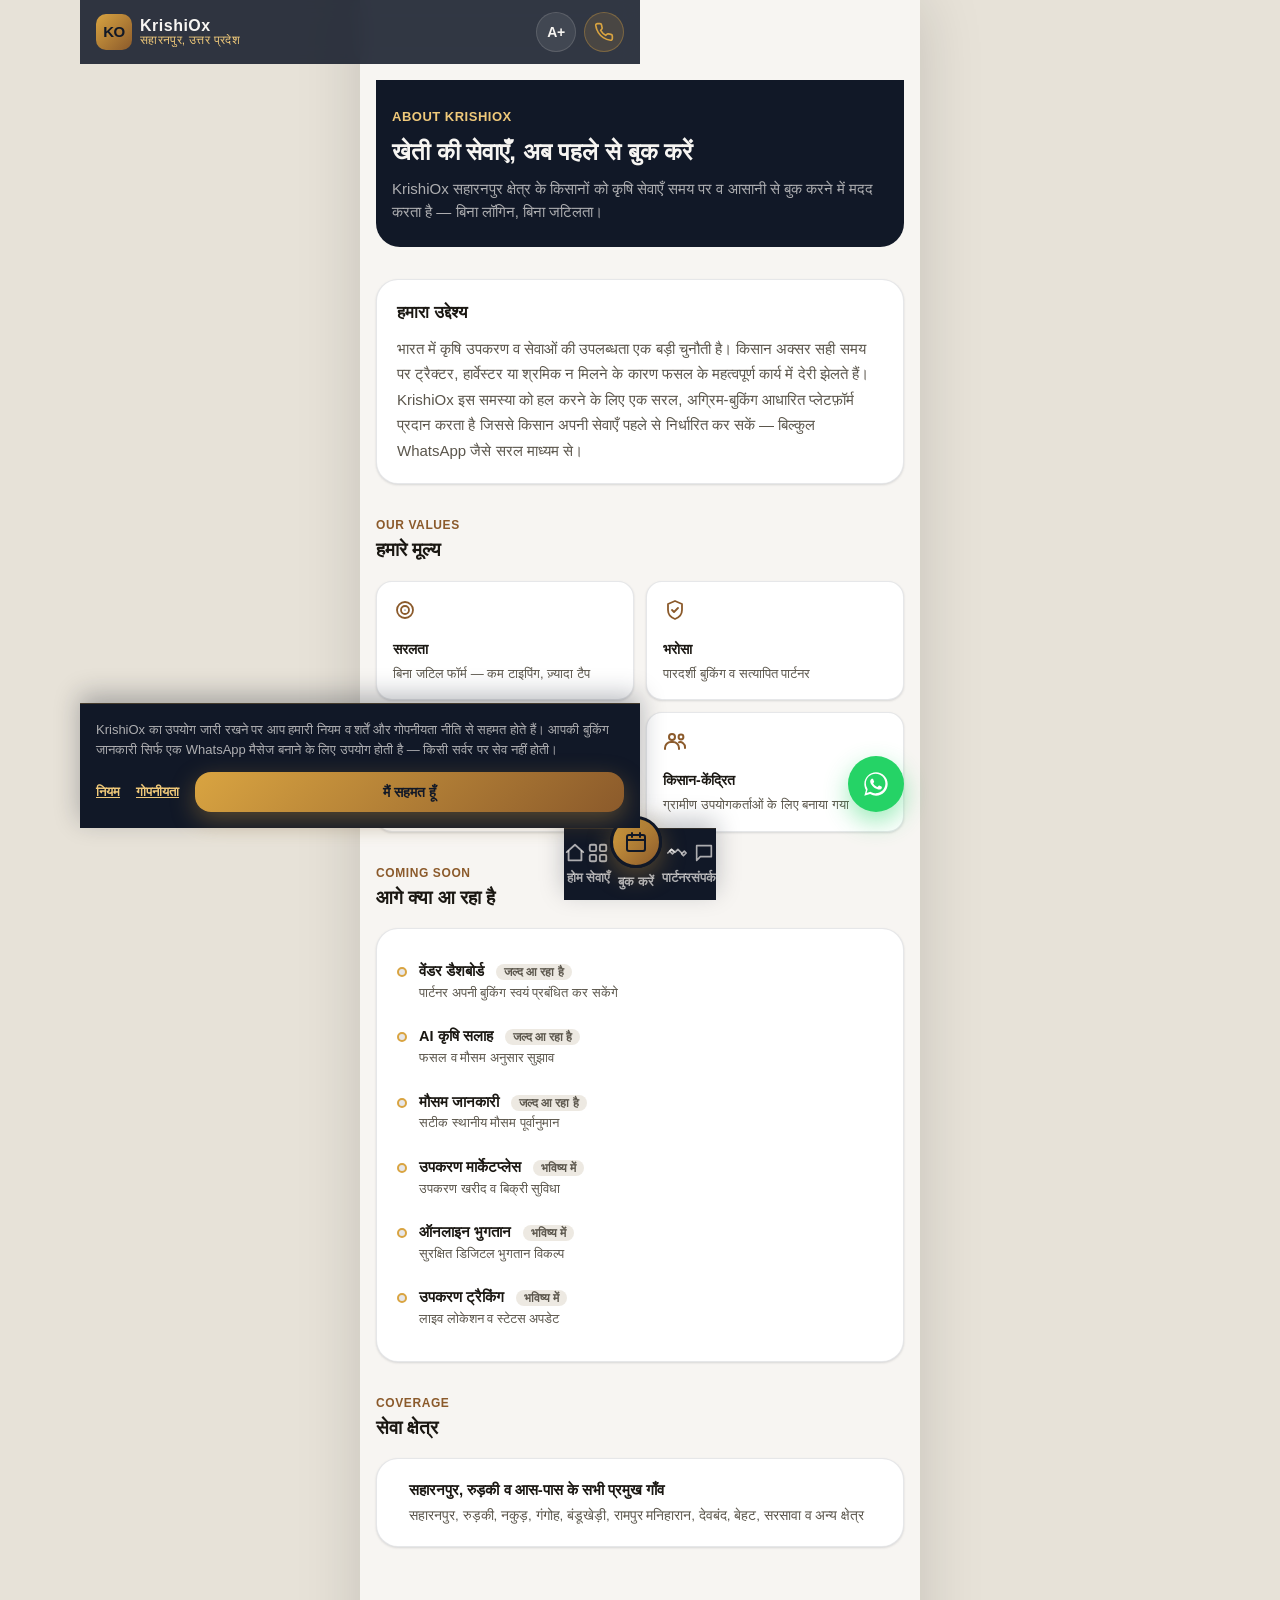
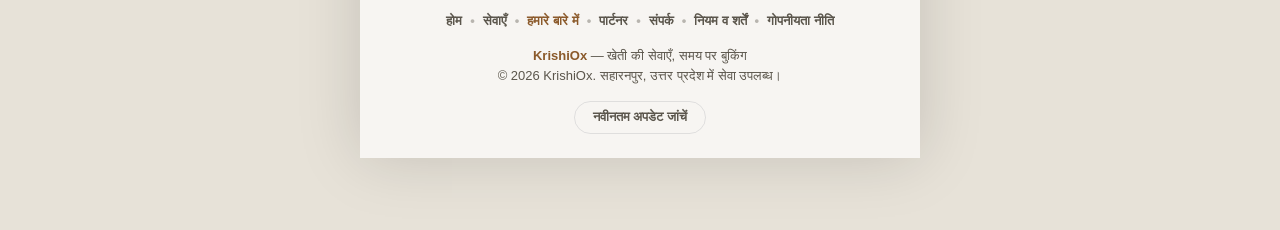
==== commit 4281d0b5: "KrishiOx v1.0" ====
--- a/about.html
+++ b/about.html
@@ -3,18 +3,21 @@
 <head>
 <meta charset="UTF-8">
 <meta name="viewport" content="width=device-width, initial-scale=1, viewport-fit=cover">
-<title>हमारे बारे में — GOSPOLO | सहारनपुर, रुड़की, नकुड़ क्षेत्र</title>
-<meta name="description" content="GOSPOLO सहारनपुर, रुड़की, नकुड़, गंगोह, बंडूखेड़ी, रामपुर मनिहारान सहित पूरे क्षेत्र के किसानों के लिए एक भरोसेमंद खेती सेवा बुकिंग प्लेटफ़ॉर्म है।">
+<title>हमारे बारे में — KrishiOx | सहारनपुर, रुड़की, नकुड़ क्षेत्र</title>
+<meta name="description" content="KrishiOx सहारनपुर, रुड़की, नकुड़, गंगोह, बंडूखेड़ी, रामपुर मनिहारान सहित पूरे क्षेत्र के किसानों के लिए एक भरोसेमंद खेती सेवा बुकिंग प्लेटफ़ॉर्म है।">
 <link rel="canonical" href="https://praxoma.github.io/gospolo/about.html">
 <!-- TEMP while testing on github.io / before domain is finalized — remove this line to go live (see README "Going live") -->
 <meta name="robots" content="noindex, follow">
 <meta name="theme-color" content="#111827">
+<meta name="mobile-web-app-capable" content="yes">
+<meta name="apple-mobile-web-app-capable" content="yes">
+<meta name="apple-mobile-web-app-status-bar-style" content="black-translucent">
 <meta http-equiv="Content-Security-Policy" content="default-src 'self'; script-src 'self' 'unsafe-inline'; style-src 'self' 'unsafe-inline'; img-src 'self' data:; font-src 'self'; connect-src 'self'; object-src 'none'; base-uri 'self'; form-action 'self';">
 <meta property="og:type" content="website">
-<meta property="og:site_name" content="GOSPOLO">
+<meta property="og:site_name" content="KrishiOx">
 <meta property="og:locale" content="hi_IN">
-<meta property="og:title" content="हमारे बारे में — GOSPOLO">
-<meta property="og:description" content="GOSPOLO सहारनपुर, रुड़की, नकुड़, गंगोह, बंडूखेड़ी, रामपुर मनिहारान सहित पूरे क्षेत्र के किसानों के लिए एक भरोसेमंद खेती सेवा बुकिंग प्लेटफ़ॉर्म है।">
+<meta property="og:title" content="हमारे बारे में — KrishiOx">
+<meta property="og:description" content="KrishiOx सहारनपुर, रुड़की, नकुड़, गंगोह, बंडूखेड़ी, रामपुर मनिहारान सहित पूरे क्षेत्र के किसानों के लिए एक भरोसेमंद खेती सेवा बुकिंग प्लेटफ़ॉर्म है।">
 <meta property="og:url" content="https://praxoma.github.io/gospolo/about.html">
 <meta property="og:image" content="https://praxoma.github.io/gospolo/icons/icon-512.png">
 <link rel="manifest" href="manifest.json">
@@ -30,9 +33,9 @@
 
   <main class="page">
     <section class="page-hero-sm">
-      <span class="tag">About GOSPOLO</span>
+      <span class="tag">About KrishiOx</span>
       <h1>खेती की सेवाएँ, अब पहले से बुक करें</h1>
-      <p>GOSPOLO सहारनपुर क्षेत्र के किसानों को कृषि सेवाएँ समय पर व आसानी से बुक करने में मदद करता है — बिना लॉगिन, बिना जटिलता।</p>
+      <p>KrishiOx सहारनपुर क्षेत्र के किसानों को कृषि सेवाएँ समय पर व आसानी से बुक करने में मदद करता है — बिना लॉगिन, बिना जटिलता।</p>
     </section>
 
     <section class="section">
@@ -40,7 +43,7 @@
         <h2 style="font-size:17px;font-weight:800;margin-bottom:10px;">हमारा उद्देश्य</h2>
         <p style="font-size:15px;color:var(--text-muted);line-height:1.7;">
           भारत में कृषि उपकरण व सेवाओं की उपलब्धता एक बड़ी चुनौती है। किसान अक्सर सही समय पर ट्रैक्टर, हार्वेस्टर या श्रमिक न मिलने के कारण
-          फसल के महत्वपूर्ण कार्य में देरी झेलते हैं। GOSPOLO इस समस्या को हल करने के लिए एक सरल, अग्रिम-बुकिंग आधारित प्लेटफ़ॉर्म प्रदान करता है
+          फसल के महत्वपूर्ण कार्य में देरी झेलते हैं। KrishiOx इस समस्या को हल करने के लिए एक सरल, अग्रिम-बुकिंग आधारित प्लेटफ़ॉर्म प्रदान करता है
           जिससे किसान अपनी सेवाएँ पहले से निर्धारित कर सकें — बिल्कुल WhatsApp जैसे सरल माध्यम से।
         </p>
       </div>
@@ -112,9 +115,9 @@
 <script>
   document.addEventListener("DOMContentLoaded", function () {
     document.querySelectorAll(".value-card .v-icon").forEach(function (el) {
-      el.outerHTML = gospoloIcon(el.getAttribute("data-icon"));
+      el.outerHTML = krishiOxIcon(el.getAttribute("data-icon"));
     });
-    document.getElementById("mapIcon").innerHTML = gospoloIcon("map");
+    document.getElementById("mapIcon").innerHTML = krishiOxIcon("map");
   });
 </script>
 </body>
--- a/css/style.css
+++ b/css/style.css
@@ -1,5 +1,5 @@
 /* ==========================================================================
-   GOSPOLO — Design System
+   KrishiOx — Design System
    BioRawNex theme: Charcoal / Copper / Biomass Gold / Ivory
    Mobile-first, no frameworks.
    ========================================================================== */
@@ -1179,3 +1179,43 @@
   margin-bottom: var(--sp-4);
 }
 .footer-links a { color: var(--text-muted); }
+
+.footer-update-btn {
+  display: block;
+  margin: var(--sp-4) auto 0;
+  background: none;
+  border: 1px solid var(--line);
+  border-radius: var(--r-full);
+  padding: 8px 18px;
+  font-size: 12.5px;
+  font-weight: 700;
+  color: var(--text-muted);
+}
+.footer-update-btn:active { border-color: var(--gold); color: var(--gold); }
+
+/* ==========================================================================
+   Rotate-to-portrait overlay
+   Only for touch phones held sideways — desktops/laptops (hover:hover,
+   pointer:fine) and tablets/wide viewports never match this, so the
+   min-width:560px "concept view" for non-mobile devices is unaffected.
+   ========================================================================== */
+.rotate-overlay { display: none; }
+@media (orientation: landscape) and (max-width: 900px) and (hover: none) and (pointer: coarse) {
+  .app-shell { display: none; }
+  .rotate-overlay {
+    display: flex;
+    flex-direction: column;
+    align-items: center;
+    justify-content: center;
+    gap: var(--sp-5);
+    position: fixed;
+    inset: 0;
+    z-index: 999;
+    background: var(--charcoal);
+    color: var(--text-on-dark);
+    text-align: center;
+    padding: var(--sp-6);
+  }
+  .rotate-overlay-icon svg { width: 56px; height: 56px; stroke: var(--gold); transform: rotate(90deg); }
+  .rotate-overlay p { max-width: 260px; font-size: 15px; font-weight: 600; }
+}
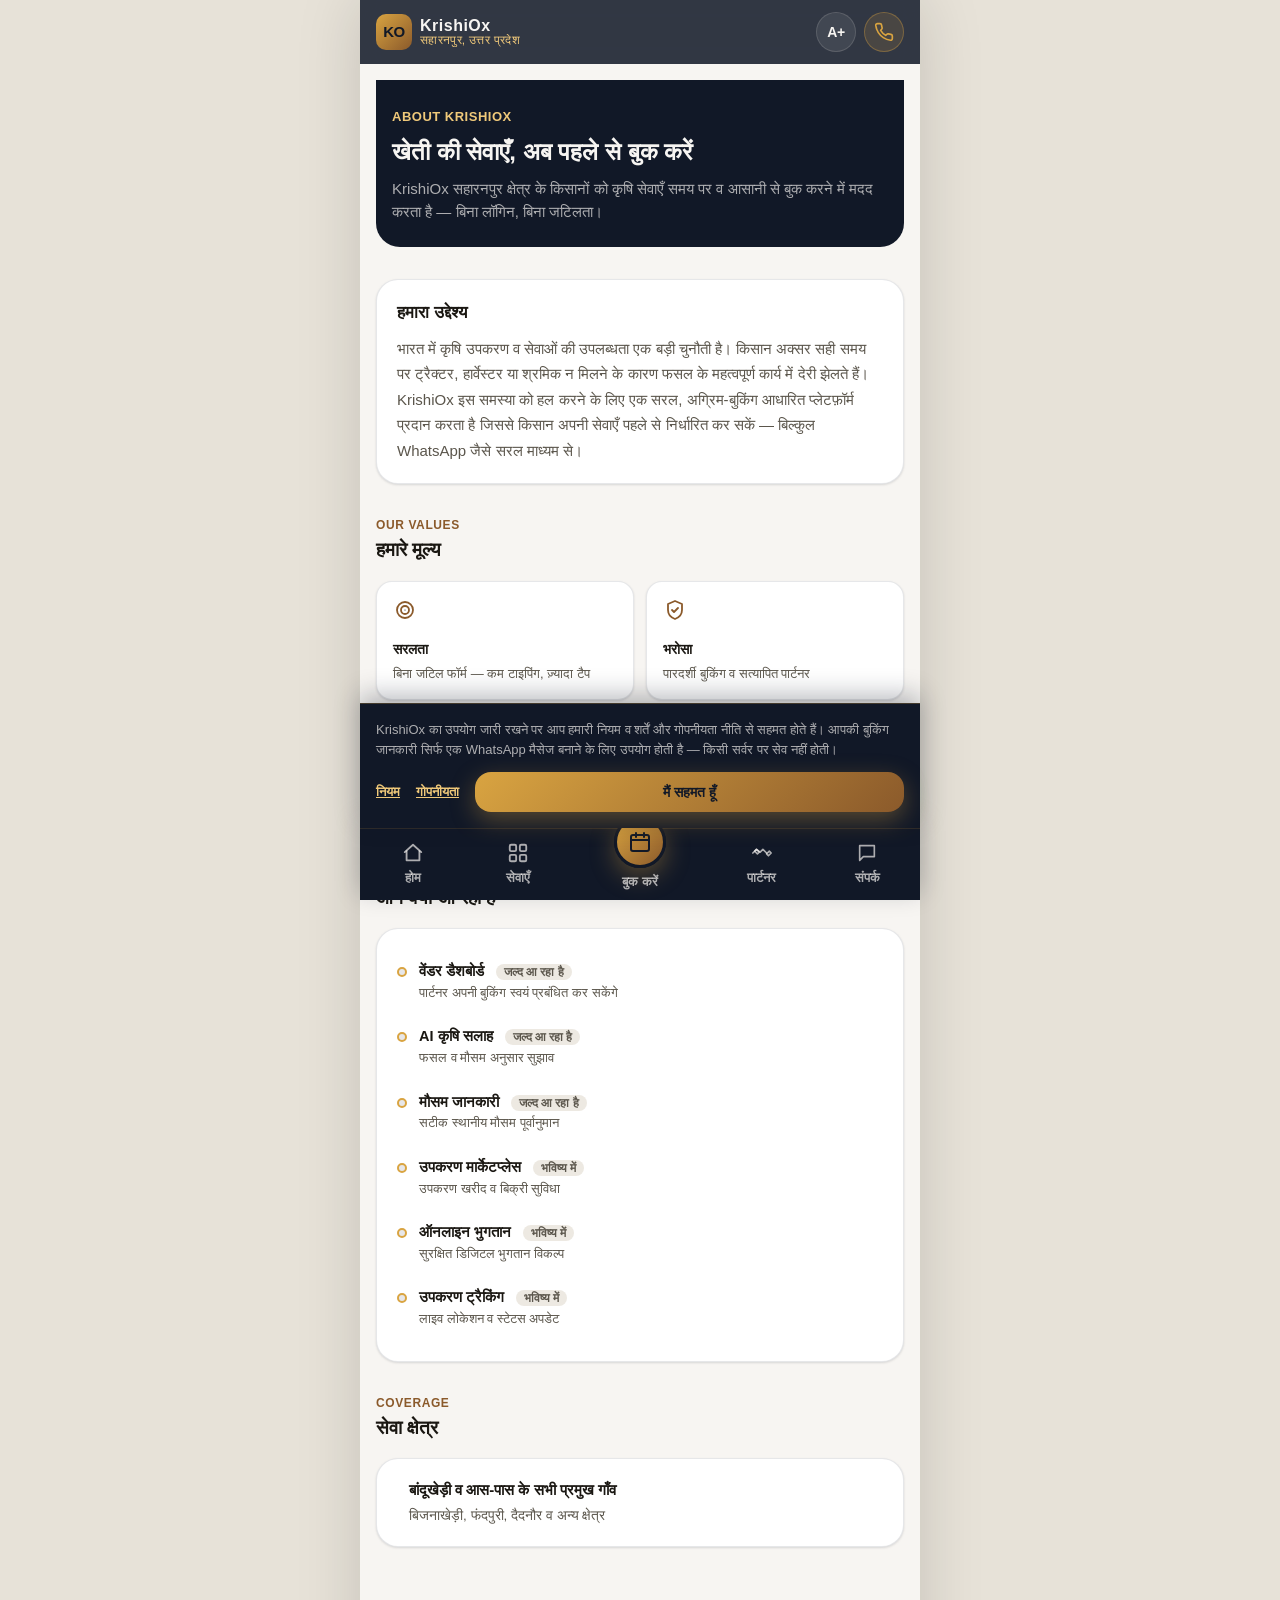
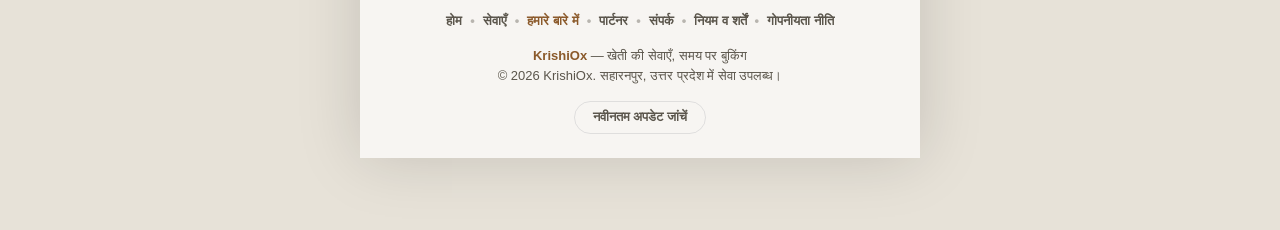
==== commit 21e2edbb: "update in about page" ====
--- a/about.html
+++ b/about.html
@@ -3,9 +3,9 @@
 <head>
 <meta charset="UTF-8">
 <meta name="viewport" content="width=device-width, initial-scale=1, viewport-fit=cover">
-<title>हमारे बारे में — KrishiOx | सहारनपुर, रुड़की, नकुड़ क्षेत्र</title>
+<title>हमारे बारे में — KrishiOx | सहारनपुर, नकुड़ क्षेत्र</title>
 <meta name="description" content="KrishiOx सहारनपुर, रुड़की, नकुड़, गंगोह, बंडूखेड़ी, रामपुर मनिहारान सहित पूरे क्षेत्र के किसानों के लिए एक भरोसेमंद खेती सेवा बुकिंग प्लेटफ़ॉर्म है।">
-<link rel="canonical" href="https://praxoma.github.io/gospolo/about.html">
+<link rel="canonical" href="https://krishiox.in/about.html">
 <!-- TEMP while testing on github.io / before domain is finalized — remove this line to go live (see README "Going live") -->
 <meta name="robots" content="noindex, follow">
 <meta name="theme-color" content="#111827">
@@ -18,8 +18,8 @@
 <meta property="og:locale" content="hi_IN">
 <meta property="og:title" content="हमारे बारे में — KrishiOx">
 <meta property="og:description" content="KrishiOx सहारनपुर, रुड़की, नकुड़, गंगोह, बंडूखेड़ी, रामपुर मनिहारान सहित पूरे क्षेत्र के किसानों के लिए एक भरोसेमंद खेती सेवा बुकिंग प्लेटफ़ॉर्म है।">
-<meta property="og:url" content="https://praxoma.github.io/gospolo/about.html">
-<meta property="og:image" content="https://praxoma.github.io/gospolo/icons/icon-512.png">
+<meta property="og:url" content="https://krishiox.in/about.html">
+<meta property="og:image" content="https://krishiox.in/icons/icon-512.png">
 <link rel="manifest" href="manifest.json">
 <link rel="icon" href="icons/icon-192.png">
 <link rel="apple-touch-icon" href="icons/apple-touch-icon.png">
@@ -94,8 +94,8 @@
       <div class="card flex-row gap-3">
         <span id="mapIcon"></span>
         <div>
-          <p style="font-size:15px;font-weight:700;">सहारनपुर, रुड़की व आस-पास के सभी प्रमुख गाँव</p>
-          <p style="font-size:13.5px;color:var(--text-muted);margin-top:4px;">सहारनपुर, रुड़की, नकुड़, गंगोह, बंडूखेड़ी, रामपुर मनिहारान, देवबंद, बेहट, सरसावा व अन्य क्षेत्र</p>
+          <p style="font-size:15px;font-weight:700;">बांदूखेड़ी व आस-पास के सभी प्रमुख गाँव</p>
+          <p style="font-size:13.5px;color:var(--text-muted);margin-top:4px;">बिजनाखेड़ी, फंदपुरी, दैदनौर व अन्य क्षेत्र</p>
         </div>
       </div>
     </section>
--- a/css/style.css
+++ b/css/style.css
@@ -207,6 +207,19 @@
   background: rgba(217, 164, 65, 0.14);
   border-color: rgba(217, 164, 65, 0.35);
   color: var(--gold);
+}
+
+.header-action-update {
+  background: var(--gold);
+  border-color: var(--gold);
+  color: var(--charcoal);
+  animation: pulseUpdate 2.2s infinite;
+}
+.header-action-update:disabled { animation: none; opacity: 0.6; }
+@keyframes pulseUpdate {
+  0% { box-shadow: 0 0 0 0 rgba(217, 164, 65, 0.55); }
+  70% { box-shadow: 0 0 0 8px rgba(217, 164, 65, 0); }
+  100% { box-shadow: 0 0 0 0 rgba(217, 164, 65, 0); }
 }
 
 .text-size-btn {
@@ -929,8 +942,19 @@
 @media (min-width: 560px) {
   body { background: #E7E2D8; }
   .app-shell { box-shadow: 0 0 60px rgba(0,0,0,0.15); }
-  .site-header, .bottom-nav, .fab-whatsapp, .consent-banner { left: 50%; transform: translateX(-50%); right: auto; }
-  .fab-whatsapp { transform: translateX(calc(280px - 56px - 16px)); }
+  /* Only .fab-whatsapp needs help here. .site-header (sticky), .bottom-nav,
+     and .consent-banner are excluded on purpose — all three already center
+     correctly on their own via left:0; right:0; max-width; margin:0 auto,
+     which unambiguously produces a 560px box at any viewport width without
+     needing a transform. Previously all four were bundled into one
+     left:50%/transform:translateX(-50%) rule meant for .fab-whatsapp (whose
+     base rule anchors asymmetrically via right:16px with no left, so it
+     doesn't self-center) — applying that same trick to the other three
+     broke them in two different ways: .site-header and .consent-banner's
+     transform stacked on TOP of their already-correct centering and shoved
+     them sideways, while .bottom-nav lost its paired left+right anchor
+     entirely and shrank to fit its content instead of holding 560px. */
+  .fab-whatsapp { left: 50%; right: auto; transform: translateX(calc(280px - 56px - 16px)); }
 }
 
 /* ==========================================================================
